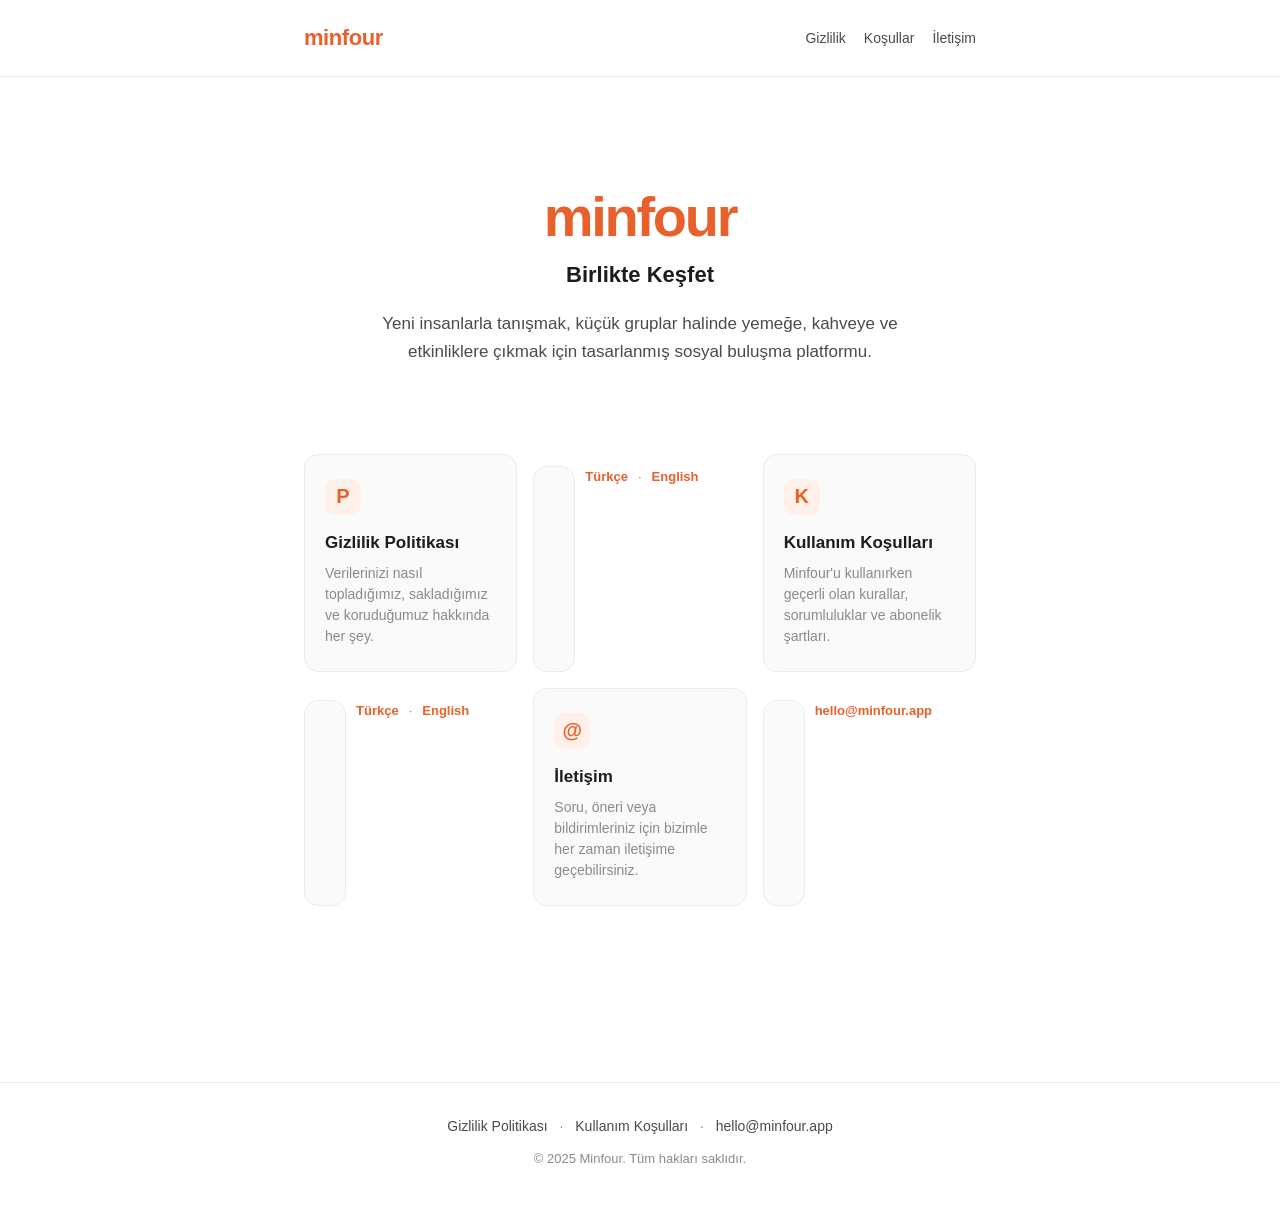
==== index.html @ 1a156038 "Minfour Privacy Policy ve Terms ilk yayın" ====
<!DOCTYPE html>
<html lang="tr">
<head>
  <meta charset="UTF-8" />
  <meta name="viewport" content="width=device-width, initial-scale=1.0" />
  <meta name="description" content="Minfour — Birlikte Keşfet. Grup buluşmaları için sosyal arkadaşlık platformu." />
  <meta name="theme-color" content="#E8602C" />
  <title>Minfour — Birlikte Keşfet</title>
  <link rel="stylesheet" href="style.css" />
</head>
<body>

  <header class="site-header">
    <div class="site-header-inner">
      <a href="index.html" class="brand">minfour</a>
      <nav class="nav">
        <a href="privacy.html">Gizlilik</a>
        <a href="terms.html">Koşullar</a>
        <a href="mailto:hello@minfour.app">İletişim</a>
      </nav>
    </div>
  </header>

  <main class="container">

    <section class="hero">
      <h1 class="hero-logo">minfour</h1>
      <p class="hero-tagline">Birlikte Keşfet</p>
      <p class="hero-desc">
        Yeni insanlarla tanışmak, küçük gruplar halinde yemeğe, kahveye ve etkinliklere
        çıkmak için tasarlanmış sosyal buluşma platformu.
      </p>
    </section>

    <section class="cards">

      <a href="privacy.html" class="card">
        <div class="card-icon">P</div>
        <h3 class="card-title">Gizlilik Politikası</h3>
        <p class="card-desc">
          Verilerinizi nasıl topladığımız, sakladığımız ve koruduğumuz hakkında her şey.
        </p>
        <div class="lang-row">
          <a href="privacy.html">Türkçe</a>
          <span style="color:var(--muted)">·</span>
          <a href="privacy-en.html">English</a>
        </div>
      </a>

      <a href="terms.html" class="card">
        <div class="card-icon">K</div>
        <h3 class="card-title">Kullanım Koşulları</h3>
        <p class="card-desc">
          Minfour'u kullanırken geçerli olan kurallar, sorumluluklar ve abonelik şartları.
        </p>
        <div class="lang-row">
          <a href="terms.html">Türkçe</a>
          <span style="color:var(--muted)">·</span>
          <a href="terms-en.html">English</a>
        </div>
      </a>

      <a href="mailto:hello@minfour.app" class="card">
        <div class="card-icon">@</div>
        <h3 class="card-title">İletişim</h3>
        <p class="card-desc">
          Soru, öneri veya bildirimleriniz için bizimle her zaman iletişime geçebilirsiniz.
        </p>
        <div class="lang-row">
          <a href="mailto:hello@minfour.app">hello@minfour.app</a>
        </div>
      </a>

    </section>

  </main>

  <footer class="site-footer">
    <div>
      <a href="privacy.html">Gizlilik Politikası</a> ·
      <a href="terms.html">Kullanım Koşulları</a> ·
      <a href="mailto:hello@minfour.app">hello@minfour.app</a>
    </div>
    <p class="copy">© 2025 Minfour. Tüm hakları saklıdır.</p>
  </footer>

</body>
</html>
---- style.css ----
/* Minfour Web Yayın — Stil Dosyası
   Coral ana renk: #E8602C
*/

:root {
  --coral: #E8602C;
  --coral-dark: #C24A1A;
  --coral-soft: #FFF1EA;
  --bg: #FFFFFF;
  --card: #FAFAFA;
  --border: #ECECEC;
  --text: #1C1C1E;
  --text-soft: #4A4A4F;
  --muted: #8A8A8E;
}

* {
  box-sizing: border-box;
}

html {
  -webkit-text-size-adjust: 100%;
  scroll-behavior: smooth;
}

body {
  margin: 0;
  padding: 0;
  font-family: -apple-system, BlinkMacSystemFont, "Segoe UI", Roboto,
    "Helvetica Neue", Arial, sans-serif;
  font-size: 17px;
  line-height: 1.65;
  color: var(--text);
  background: var(--bg);
  -webkit-font-smoothing: antialiased;
  -moz-osx-font-smoothing: grayscale;
}

/* ============ Layout ============ */

.container {
  max-width: 720px;
  margin: 0 auto;
  padding: 48px 24px 80px;
}

.site-header {
  border-bottom: 1px solid var(--border);
  background: var(--bg);
}

.site-header-inner {
  max-width: 720px;
  margin: 0 auto;
  padding: 20px 24px;
  display: flex;
  align-items: center;
  justify-content: space-between;
}

.brand {
  font-size: 22px;
  font-weight: 800;
  color: var(--coral);
  text-decoration: none;
  letter-spacing: -0.02em;
}

.brand:hover {
  color: var(--coral-dark);
}

.nav {
  display: flex;
  gap: 18px;
  font-size: 14px;
}

.nav a {
  color: var(--text-soft);
  text-decoration: none;
  font-weight: 500;
}

.nav a:hover {
  color: var(--coral);
}

/* ============ Landing Page ============ */

.hero {
  text-align: center;
  padding: 64px 0 40px;
}

.hero-logo {
  font-size: 56px;
  font-weight: 800;
  color: var(--coral);
  letter-spacing: -0.04em;
  margin: 0 0 12px;
  line-height: 1;
}

.hero-tagline {
  font-size: 22px;
  font-weight: 600;
  color: var(--text);
  margin: 0 0 16px;
}

.hero-desc {
  font-size: 17px;
  color: var(--text-soft);
  max-width: 520px;
  margin: 0 auto;
}

.cards {
  display: grid;
  grid-template-columns: repeat(3, 1fr);
  gap: 16px;
  margin: 48px 0 32px;
}

.card {
  background: var(--card);
  border: 1px solid var(--border);
  border-radius: 14px;
  padding: 24px 20px;
  text-decoration: none;
  color: var(--text);
  transition: transform 0.15s ease, border-color 0.15s ease,
    box-shadow 0.15s ease;
  display: block;
}

.card:hover {
  border-color: var(--coral);
  transform: translateY(-2px);
  box-shadow: 0 8px 20px rgba(232, 96, 44, 0.08);
}

.card-icon {
  width: 36px;
  height: 36px;
  border-radius: 10px;
  background: var(--coral-soft);
  color: var(--coral);
  display: flex;
  align-items: center;
  justify-content: center;
  font-size: 20px;
  font-weight: 700;
  margin-bottom: 14px;
}

.card-title {
  font-size: 17px;
  font-weight: 700;
  margin: 0 0 6px;
  color: var(--text);
}

.card-desc {
  font-size: 14px;
  color: var(--muted);
  margin: 0;
  line-height: 1.5;
}

.lang-row {
  display: flex;
  gap: 10px;
  margin-top: 12px;
  font-size: 13px;
}

.lang-row a {
  color: var(--coral);
  text-decoration: none;
  font-weight: 600;
}

.lang-row a:hover {
  text-decoration: underline;
}

/* ============ Document (privacy / terms) ============ */

.doc h1 {
  font-size: 34px;
  font-weight: 800;
  letter-spacing: -0.02em;
  color: var(--text);
  margin: 0 0 28px;
  line-height: 1.2;
}

.doc h2 {
  font-size: 24px;
  font-weight: 700;
  color: var(--text);
  margin: 48px 0 14px;
  padding-top: 8px;
  letter-spacing: -0.01em;
}

.doc h3 {
  font-size: 19px;
  font-weight: 700;
  color: var(--text);
  margin: 28px 0 10px;
}

.doc h4 {
  font-size: 17px;
  font-weight: 700;
  color: var(--text);
  margin: 20px 0 8px;
}

.doc p {
  margin: 0 0 16px;
  color: var(--text-soft);
}

.doc strong {
  color: var(--text);
  font-weight: 700;
}

.doc em {
  font-style: italic;
  color: var(--text-soft);
}

.doc a {
  color: var(--coral);
  text-decoration: none;
  border-bottom: 1px solid rgba(232, 96, 44, 0.3);
}

.doc a:hover {
  color: var(--coral-dark);
  border-bottom-color: var(--coral-dark);
}

.doc ul,
.doc ol {
  padding-left: 24px;
  margin: 0 0 16px;
  color: var(--text-soft);
}

.doc li {
  margin: 6px 0;
}

.doc li::marker {
  color: var(--coral);
}

.doc hr {
  border: 0;
  border-top: 1px solid var(--border);
  margin: 36px 0;
}

.doc blockquote {
  border-left: 3px solid var(--coral);
  padding: 8px 16px;
  margin: 16px 0;
  background: var(--coral-soft);
  color: var(--text-soft);
  border-radius: 0 8px 8px 0;
}

.doc code {
  background: var(--card);
  border: 1px solid var(--border);
  border-radius: 4px;
  padding: 1px 6px;
  font-family: ui-monospace, SFMono-Regular, "SF Mono", Menlo, Consolas, monospace;
  font-size: 0.92em;
  color: var(--coral-dark);
}

.doc pre {
  background: var(--card);
  border: 1px solid var(--border);
  border-radius: 10px;
  padding: 16px;
  overflow-x: auto;
  font-size: 14px;
}

.doc pre code {
  background: none;
  border: 0;
  padding: 0;
  color: var(--text);
}

/* Tables */

.doc table {
  width: 100%;
  border-collapse: collapse;
  margin: 18px 0 22px;
  font-size: 15px;
  border: 1px solid var(--border);
  border-radius: 8px;
  overflow: hidden;
}

.doc th,
.doc td {
  padding: 10px 14px;
  text-align: left;
  border-bottom: 1px solid var(--border);
  vertical-align: top;
}

.doc th {
  background: var(--coral-soft);
  color: var(--text);
  font-weight: 700;
  font-size: 14px;
  letter-spacing: 0.01em;
}

.doc tr:last-child td {
  border-bottom: 0;
}

.doc tr:nth-child(even) td {
  background: var(--card);
}

.table-wrap {
  overflow-x: auto;
  -webkit-overflow-scrolling: touch;
}

/* Document header meta */

.doc-meta {
  background: var(--card);
  border: 1px solid var(--border);
  border-radius: 10px;
  padding: 16px 20px;
  margin: 0 0 32px;
  font-size: 14px;
  color: var(--text-soft);
}

.doc-meta p {
  margin: 4px 0;
}

/* Back link */

.back-link {
  display: inline-flex;
  align-items: center;
  gap: 6px;
  color: var(--coral);
  text-decoration: none;
  font-size: 14px;
  font-weight: 600;
  margin-bottom: 24px;
}

.back-link:hover {
  color: var(--coral-dark);
}

/* ============ Footer ============ */

.site-footer {
  border-top: 1px solid var(--border);
  margin-top: 64px;
  padding: 32px 24px;
  text-align: center;
  font-size: 14px;
  color: var(--muted);
}

.site-footer a {
  color: var(--text-soft);
  text-decoration: none;
  margin: 0 8px;
}

.site-footer a:hover {
  color: var(--coral);
}

.site-footer .copy {
  margin-top: 10px;
  font-size: 13px;
  color: var(--muted);
}

/* ============ Mobile ============ */

@media (max-width: 640px) {
  body {
    font-size: 16px;
  }

  .container {
    padding: 32px 18px 64px;
  }

  .site-header-inner {
    padding: 16px 18px;
  }

  .nav {
    gap: 12px;
    font-size: 13px;
  }

  .hero {
    padding: 40px 0 24px;
  }

  .hero-logo {
    font-size: 44px;
  }

  .hero-tagline {
    font-size: 19px;
  }

  .hero-desc {
    font-size: 16px;
  }

  .cards {
    grid-template-columns: 1fr;
    gap: 12px;
    margin: 32px 0 24px;
  }

  .doc h1 {
    font-size: 28px;
  }

  .doc h2 {
    font-size: 21px;
    margin-top: 36px;
  }

  .doc h3 {
    font-size: 17px;
  }

  .doc table {
    font-size: 14px;
  }

  .doc th,
  .doc td {
    padding: 8px 10px;
  }
}

@media (max-width: 380px) {
  .hero-logo {
    font-size: 38px;
  }
}
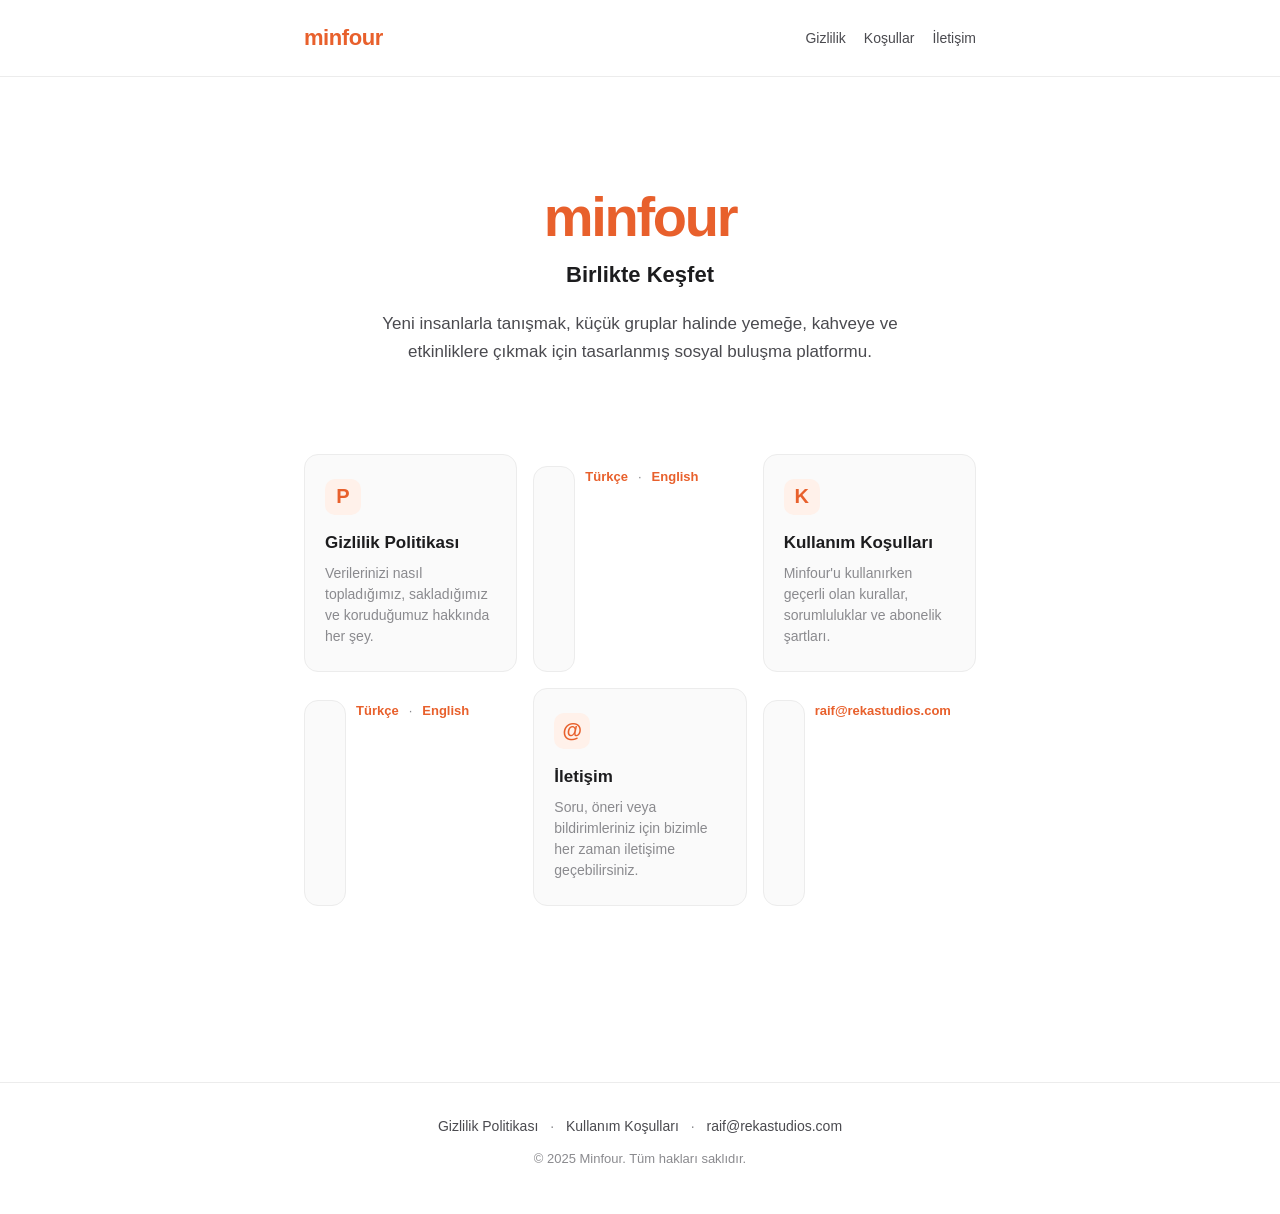
==== commit 4d819b65: "Mail adresini guncelle: raif@rekastudios.com" ====
--- a/index.html
+++ b/index.html
@@ -16,7 +16,7 @@
       <nav class="nav">
         <a href="privacy.html">Gizlilik</a>
         <a href="terms.html">Koşullar</a>
-        <a href="mailto:hello@minfour.app">İletişim</a>
+        <a href="mailto:raif@rekastudios.com">İletişim</a>
       </nav>
     </div>
   </header>
@@ -60,14 +60,14 @@
         </div>
       </a>
 
-      <a href="mailto:hello@minfour.app" class="card">
+      <a href="mailto:raif@rekastudios.com" class="card">
         <div class="card-icon">@</div>
         <h3 class="card-title">İletişim</h3>
         <p class="card-desc">
           Soru, öneri veya bildirimleriniz için bizimle her zaman iletişime geçebilirsiniz.
         </p>
         <div class="lang-row">
-          <a href="mailto:hello@minfour.app">hello@minfour.app</a>
+          <a href="mailto:raif@rekastudios.com">raif@rekastudios.com</a>
         </div>
       </a>
 
@@ -79,7 +79,7 @@
     <div>
       <a href="privacy.html">Gizlilik Politikası</a> ·
       <a href="terms.html">Kullanım Koşulları</a> ·
-      <a href="mailto:hello@minfour.app">hello@minfour.app</a>
+      <a href="mailto:raif@rekastudios.com">raif@rekastudios.com</a>
     </div>
     <p class="copy">© 2025 Minfour. Tüm hakları saklıdır.</p>
   </footer>
